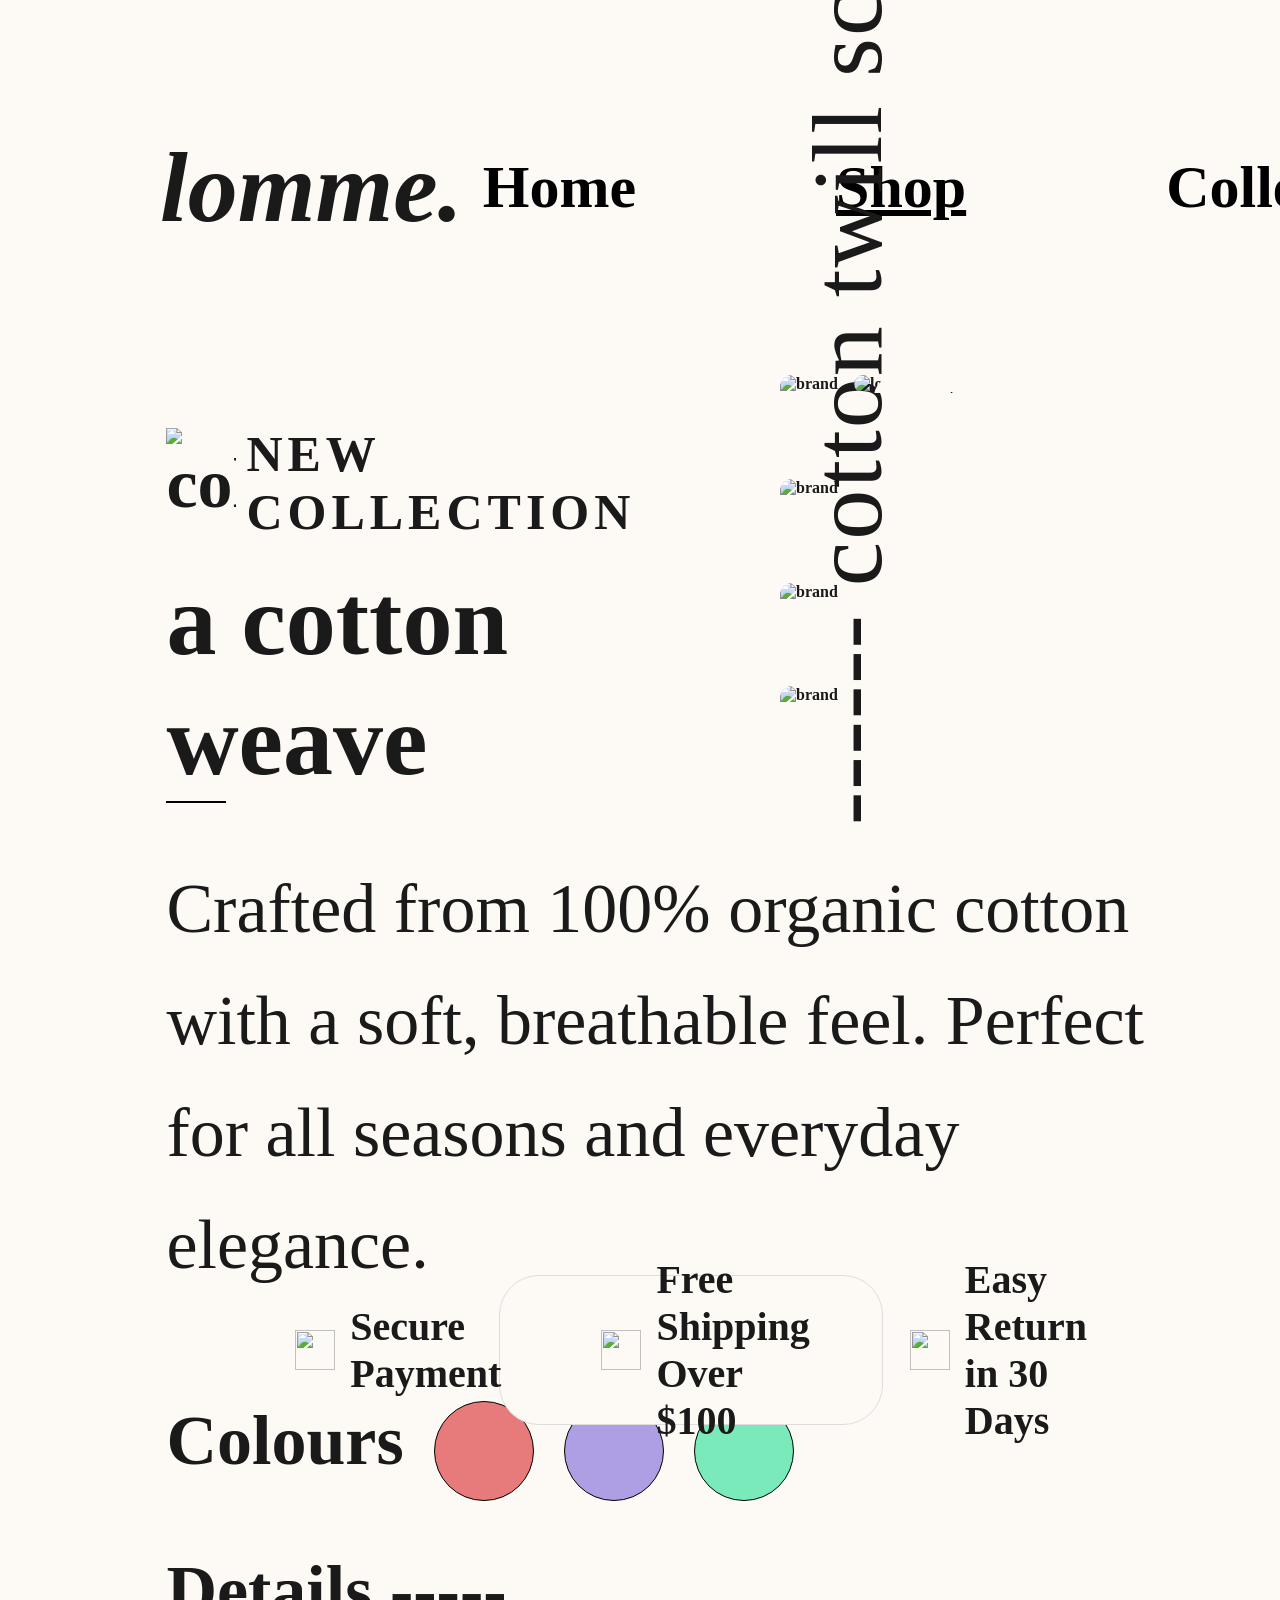
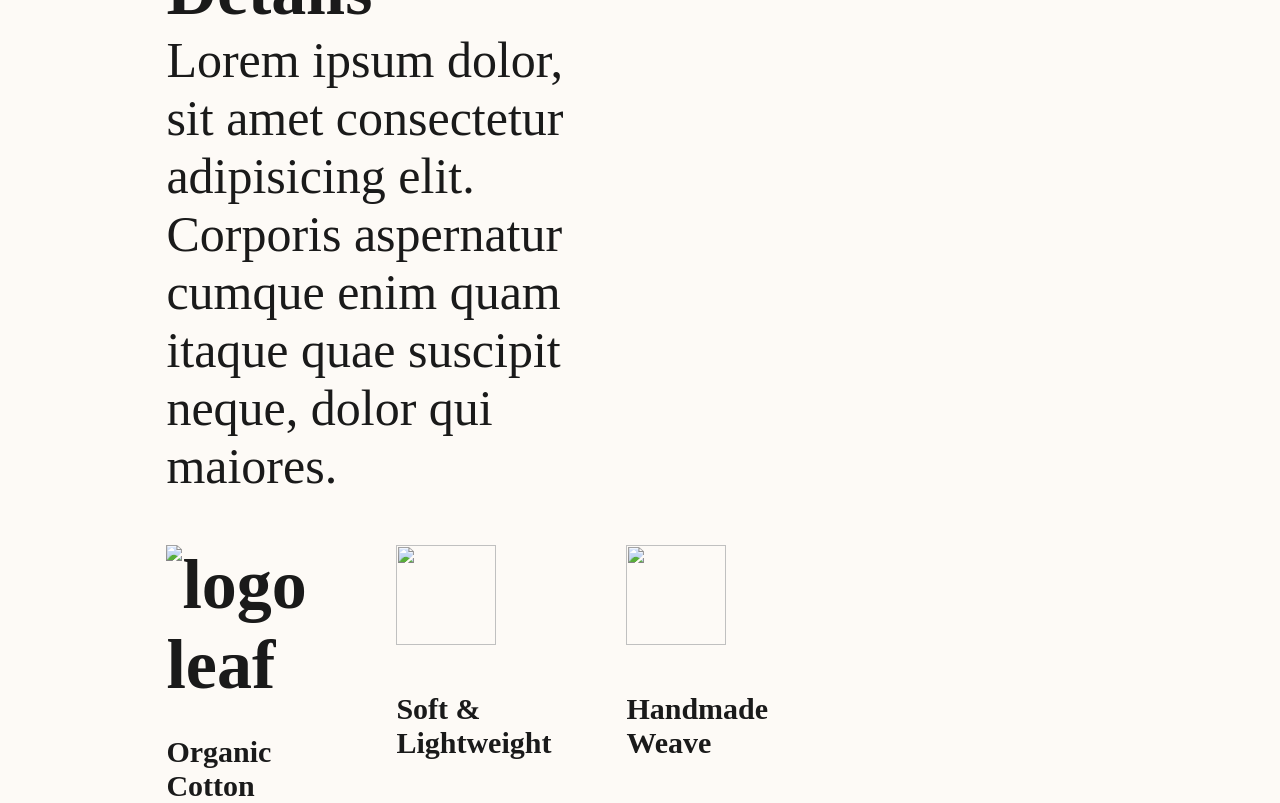
==== index.html @ ff466d2c "first commit" ====
<!DOCTYPE html>
<html lang="en">
<head>
    <meta charset="UTF-8">
    <meta name="viewport" content="width=device-width, initial-scale=1.0">
    <title>Assignment 1</title>
    <link rel="stylesheet" href="style.css">
</head>
<body>
    <section class="header">
        <h1>lomme.</h1>
        <nav class="navbar">
            <a href="#Home">Home</a>
            <a href="#Shop"><u>Shop</u></a>
            <a href="#Collection">Collection</a>
            <a href="#About">About</a>
            <a href="#Contact">Contact</a>
        </nav>
        <div class="cart-menu">
            <img src="https://encrypted-tbn0.gstatic.com/images?q=tbn:ANd9GcQknkyagln8PiVrpGNanDOnMde408eTBC9UUi6sAQrlVw&s=10" alt="cart">
            <img src="https://encrypted-tbn0.gstatic.com/images?q=tbn:ANd9GcRHevuo8yD5uezWwKJ3OeQq7f66ZRGFqf2iQBstxo_ujg&s=10" alt="menu">
        </div>
    </section>

    <section class="hero">
        <div class="content">
            <div class="con-1">
                <img src="https://encrypted-tbn0.gstatic.com/images?q=tbn:ANd9GcR7VOV1Jq6j8ypaBEvW-xIWyQNK2PaEXmtO2LlgOAT8_A&s=10" alt="collection">
                <p>NEW COLLECTION</p>
            </div>
            <div class="con-2">
                <h1>a cotton weave</h1>
                <h2>_____</h2>
                <p>Crafted from 100% organic cotton with a soft, breathable feel. Perfect for all seasons and everyday elegance.</p>
            </div>
            <div class="con-3">
                <h4>Colours</h4>
                <div></div>
                <div></div>
                <div></div>
            </div>
            <div class="con-4">
                <h4>Details   -----</h4>
                <p>Lorem ipsum dolor, sit amet consectetur adipisicing elit. Corporis aspernatur cumque enim quam itaque quae suscipit neque, dolor qui maiores.</p>
            </div>
            <div class="con-5">
                <div>
                    <img src="https://encrypted-tbn0.gstatic.com/images?q=tbn:ANd9GcSFCdnNALfKWAolfiR4fvBoYD_Q3uy4IaCKr3ce4Y9k-w&s=10" alt="logo leaf">
                    <p>Organic Cotton</p>
                </div>
                <div>
                    <img src="https://encrypted-tbn0.gstatic.com/images?q=tbn:ANd9GcR2vPDoQE8NPC31PBjijxIT64IC51L8UCT2WOINQwHTqw&s=10" alt="">
                    <p>Soft & Lightweight</p>
                </div>
                <div>
                    <img src="https://encrypted-tbn0.gstatic.com/images?q=tbn:ANd9GcRuGnbFwLQbFYqWbHSVK5m3_j6ZUX2xFmTM_fsHZ8m_sA&s=10" alt="">
                    <p>Handmade Weave</p>
                </div>
            </div>
        </div>

        <div class="center">
            <div id="heading-center"><p>------ cotton twill scarf</p></div>
            <div class="img">
                <img src="https://encrypted-tbn0.gstatic.com/images?q=tbn:ANd9GcQHpTPFos5tNLXqHHoSApJEkMTc8-hMOW1iBe_rpEWJew&s=10" alt="logo scarf">
                <div class="product-info">
                    <p id="rate">$488</p>
                    <p id="rating">Rating *****</p>
                </div>
                <div class="add-to-beg">
                    <img src="https://encrypted-tbn0.gstatic.com/images?q=tbn:ANd9GcQknkyagln8PiVrpGNanDOnMde408eTBC9UUi6sAQrlVw&s=10" alt="add-to-cart">
                    <p>Add to beg</p>
                </div>
            </div>
        </div>

        <div id="images">
            <img src="https://encrypted-tbn0.gstatic.com/images?q=tbn:ANd9GcQIYRXx_Xl84ySYi3UoTLoKBWjkTDx08Sv3s21_ORoIWA&s" alt="brand">
            <img src="https://encrypted-tbn0.gstatic.com/images?q=tbn:ANd9GcRraVNRfzf2Bn9RQoMjemXP5unsiKKT31_Q5vEMG3KWGw&s=10" alt="brand">
            <img src="https://encrypted-tbn0.gstatic.com/images?q=tbn:ANd9GcSlEf1IUtPVh7Kuo7BzUJ2zRB0uZ4YnSOlRJty1LIg1oA&s=10" alt="brand">
            <img src="https://encrypted-tbn0.gstatic.com/images?q=tbn:ANd9GcTPAWFs3VEK9aLM8WUO3ctoArMh9Ybu2L76cr25jjBj-Q&s" alt="brand">
        </div>
    </section>

    <section class="payment-method">
        <div class="payment">
            <div>
                <img src="https://encrypted-tbn0.gstatic.com/images?q=tbn:ANd9GcRHevuo8yD5uezWwKJ3OeQq7f66ZRGFqf2iQBstxo_ujg&s=10" alt="">
                <p>Secure Payment</p>
            </div>
            <div>
                <img src="https://encrypted-tbn0.gstatic.com/images?q=tbn:ANd9GcQMvxkGbpnFFJG0w8t0rCfDVJB6QSP4jROzZzdkhcLVGw&s=10" alt="">
                <p>Free Shipping Over $100</p>
            </div>
            <div>
                <img src="https://encrypted-tbn0.gstatic.com/images?q=tbn:ANd9GcQmVeEFux8Xx8sUPglqCWipVLAQJo_ZoM6KK5YEm4I2zg&s=10" alt="">
                <p>Easy Return in 30 Days</p>
            </div>
        </div>
    </section>
</body>
</html>
---- style.css ----
html, body{
    height: 100%;
}
*{
    margin: 0;
    padding: 0;
    box-sizing: border-box;
}
body{
    width: 100%;
    position: relative;
    font-family: Georgia, 'Times New Roman', serif;
    font-weight: 700;
    background-color: #fdfaf6;
    color: #1a1a1a;
}
.header{
    width: 100%;
    margin: 100px;
    display: flex;
    align-items: center;
    justify-content: space-around;
    
    padding: 30px 60px;
}
.header h1{
    font-size: 100px;
    font-style: italic;
}
.navbar{
    font-size: 100px;
    margin: 20px 20px;
    display: flex;
    justify-content: space-evenly;
    gap: 200px;
}
.navbar a{
    font-size: 60px;
    font-weight: 700;
    color: black;
    text-decoration: none;
}
.cart-menu{
    display: flex;
    gap: 50px;
}
.cart-menu img{
    height: 80px;
    object-fit: contain;
}
.hero{
    position: relative;  
    width: 100%;
    height: 780px;   
    padding: 0 60px;
}
.content{
    position: absolute;
    font-size: 70px;
    top: 20px;
    left: 13%;
    width: 380px;
}
.con-1{
    display: flex;
    font-size: 70px;
    align-items: center;
    gap: 10px;
    margin-bottom: 20px;
    margin-top: 20px;
}
.con-1 img{
    width: 70px;
    height: 100px;
}
.con-1 p{
    font-size: 50px;
    letter-spacing: 5px;
    margin-top: 10px;
}
.con-2 h1{
    font-size: 100px;
    line-height: 1.2;
    font-weight: 700;
}
.con-2 h2{
    margin: 15px 15;
    width: 60px;
    border-bottom: 2px solid black;
    font-size: 0;
}
.con-2 p{
    font-size: px;
    font-weight: 400;
    line-height: 1.6;
    width: 1000px;
    padding-top: 50px;
    padding-bottom: 50px;
}
.con-3{
    display: flex;
    width: 100vw;
    gap: 30px;
    margin-top: 50px;
    margin-bottom: 50px;
}

.con-3 div{
    width: 100px;
    height: 100px;
    border: 1px solid black;
    border-radius: 50%;
}
.con-3 div:nth-child(2){
    background-color: rgb(231, 122, 122);
}
.con-3 div:nth-child(3){
    background-color: rgb(174, 158, 228);
}
.con-3 div:nth-child(4){
    background-color: rgb(122, 234, 187);
}
.con-4 p{
    font-size: 50px;
    font-weight: 400;
    width: 400px;
}
.con-5{
    position: absolute;
    bottom: -10;   
    left: 0;
    display: flex;
    gap: 30px;
    padding-top: 50px;
}
.con-5 img{
  width: 100px;
    height: 100px;
}
.con-5 p{
    font-size: 30px;
    font-weight: 700;
    width: 200px;
    padding-top: 30px;
}

.center{
    position: absolute;
    top: 0;
    left: 470px;
    width: 100vw;
    height:100vh;
}
#heading-center{
    position: absolute;
    top: 50%;
    left: 25%;
    width: 100%;
    transform: rotate(-90deg);
    transform-origin: left top;
    font-size: 13px;
    font-weight: 400;
    letter-spacing: 2px;
    white-space: nowrap;
}
#heading-center p{
    font-size: 100px;
}
.img{
    position: absolute;
    left: 30%;
    width: 2000px;
   max-width: 100%;
    height: auto;
    border-radius: 12px;
    overflow: hidden;
}
.img img{
    width: 100%;
    height: 100%;
    object-fit: cover;
    display: block;
}
.product-info #rate{
    position: absolute;
    top: 10%;
    left: 20px;
    text-align: center;
    width: 200px;
    height: 50px;
    padding: 10px 20px;
    font-size: 30px;
    background-color: #fdfaf6;
    border-radius: 20px;
}
.product-info #rating{
    position: absolute;
    top: 10%;
    right: 20px;
    width: 250px;
    height: 50px;
    padding: 10px 20px;
    font-size: 30px;
    background-color: #fdfaf6;
    border-radius: 20px;
    white-space: nowrap;
}
.add-to-beg{
    position: absolute;
    width: 250px;
    height: 250px;
    bottom: 10%;
    right: -20px;
    border-radius: 50%;
    background-color: #6b7c5e;
    display: flex;
    flex-direction: column;
    align-items: center;
    justify-content: center;
    gap: 4px;
}
.add-to-beg img{
    width: 70px;
    height: 70px;
    filter: invert(1);
}
.add-to-beg p{
    color: white;
    font-size: 30px;
    text-align: center;
}
#images{
    position: absolute;
    top: 0;
    right: 0;
   
    width: 500px;
    height: 400px;
    display: flex;
    flex-direction: column;
    justify-content: space-around;
    gap: 15px;
}
#images img{
    width: 100%;
    height: 100%;
    object-fit: cover;
    border-radius: 12px;
}


.payment-method{
    position: relative;
    width: 100vw;
    height: 100vh;
    padding: 40px 60px 60px;  
}
.payment{
    position: absolute;
    height: 150px;
    width: 30%;
    left: 39%;
    bottom:70%;
    
    display: flex;
    justify-content: center;
    gap: 100px;
    border: 1px solid #ddd;
    border-radius: 40px;
    background-color: #fdfaf6;
    padding: 20px 40px;
    
    margin: 0 auto;
}
.payment div{
    display: flex;
    align-items: center;
    gap: 15px;
}
.payment p{
    font-size: 40px;
    font-weight: 700;
}
.payment img{
    height: 40px;
    width: 40px;
}
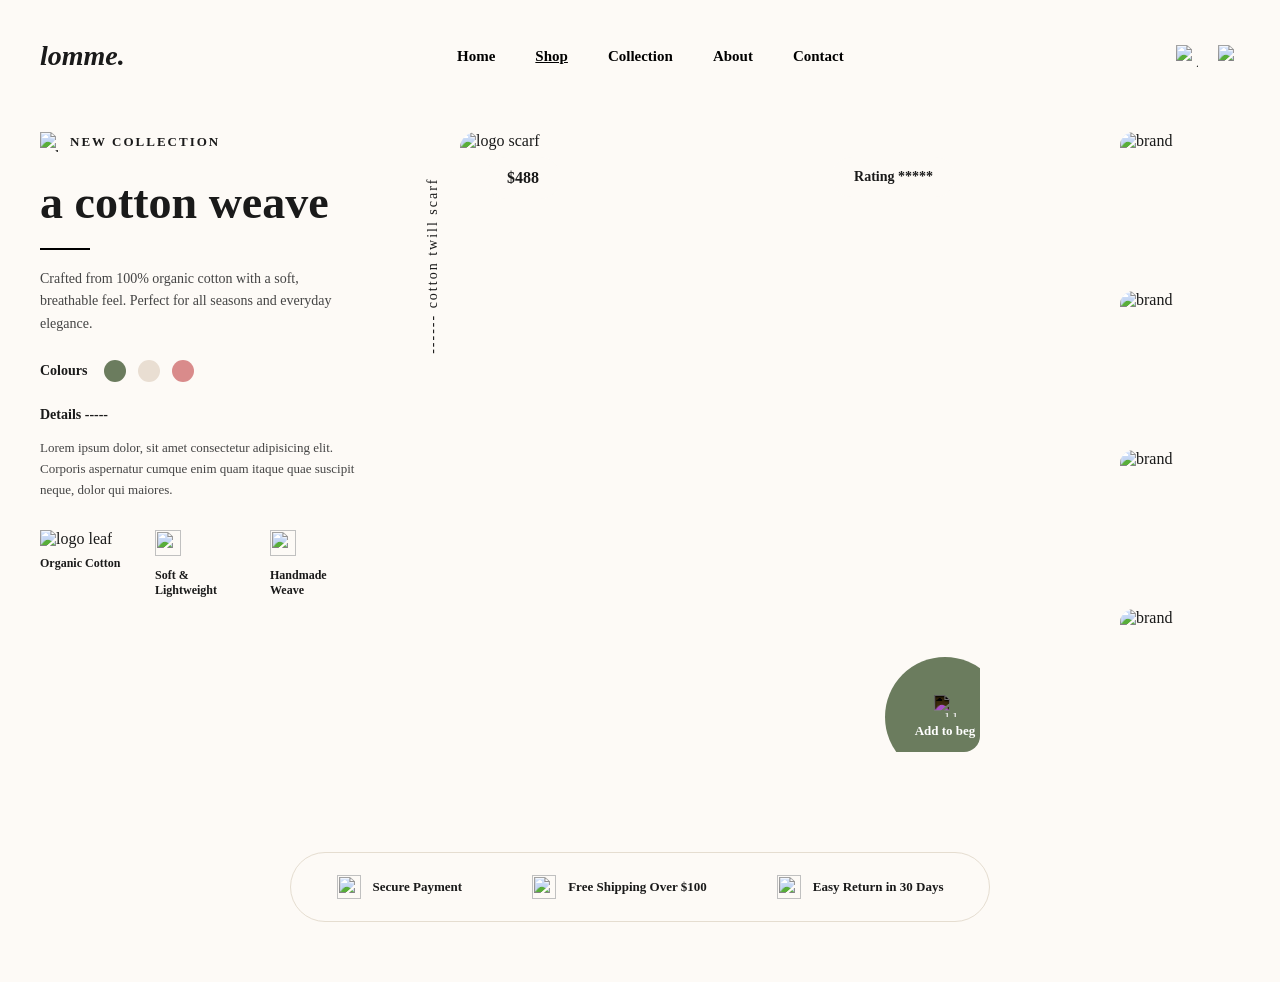
==== commit e28965d2: "fix width issue" ====
--- a/index.html
+++ b/index.html
@@ -7,6 +7,7 @@
     <link rel="stylesheet" href="style.css">
 </head>
 <body>
+    <div class="container">
     <section class="header">
         <h1>lomme.</h1>
         <nav class="navbar">
@@ -98,5 +99,6 @@
             </div>
         </div>
     </section>
+    </div>
 </body>
 </html>
--- a/style.css
+++ b/style.css
@@ -1,7 +1,3 @@
-
-
-
-
 
 html, body{
     height: 100%;
@@ -12,172 +8,221 @@
     box-sizing: border-box;
 }
 body{
-    width: 100%;
-    position: relative;
+
+
+    width: 100%;
+
     font-family: Georgia, 'Times New Roman', serif;
-    font-weight: 700;
     background-color: #fdfaf6;
     color: #1a1a1a;
 }
+.container{
+    position: relative;
+    max-width: 1300px;
+    margin: 0 auto;
+    padding: 40px 40px 0;
+}
+
+
+
 .header{
-    width: 100%;
-    margin: 100px;
-    display: flex;
-    align-items: center;
-    justify-content: space-around;
-    
-    padding: 30px 60px;
+
+
+
+    width: 100%;
+    display: flex;
+    align-items: center;
+    justify-content: space-between;
+    flex-wrap: wrap;
+
+    margin-bottom: 60px;
 }
 .header h1{
-    font-size: 100px;
+
+    font-size: 28px;
     font-style: italic;
-}
+
+    font-weight: 700;
+}
+
+
 .navbar{
-    font-size: 100px;
-    margin: 20px 20px;
-    display: flex;
-    justify-content: space-evenly;
-    gap: 200px;
+    display: flex;
+    flex-wrap: wrap;
+
+    gap: 40px;
 }
 .navbar a{
-    font-size: 60px;
+
+    font-size: 15px;
     font-weight: 700;
     color: black;
     text-decoration: none;
 }
 .cart-menu{
     display: flex;
-    gap: 50px;
+
+    gap: 20px;
 }
 .cart-menu img{
-    height: 80px;
+    height: 22px;
+
+    width: 22px;
     object-fit: contain;
 }
 .hero{
-    position: relative;  
-    width: 100%;
-    height: 780px;   
-    padding: 0 60px;
-}
+
+    position: relative;     
+    width: 100%;
+
+    min-height: 620px;
+}
+
+
 .content{
     position: absolute;
-    font-size: 70px;
-    top: 20px;
-    left: 13%;
-    width: 380px;
+    top: 0;
+    left: 0;
+
+    width: 340px;
 }
 .con-1{
-    display: flex;
-    font-size: 70px;
+
+
+    display: flex;
     align-items: center;
     gap: 10px;
-    margin-bottom: 20px;
-    margin-top: 20px;
+
+    margin-bottom: 25px;
 }
 .con-1 img{
-    width: 70px;
-    height: 100px;
+    width: 20px;
+
+    height: 20px;
 }
 .con-1 p{
-    font-size: 50px;
-    letter-spacing: 5px;
-    margin-top: 10px;
+    font-size: 13px;
+    font-weight: 700;
+
+    letter-spacing: 2px;
 }
 .con-2 h1{
-    font-size: 100px;
-    line-height: 1.2;
+    font-size: 46px;
+
+    line-height: 1.15;
     font-weight: 700;
 }
 .con-2 h2{
-    margin: 15px 15;
-    width: 60px;
+    margin: 18px 0;
+
+    width: 50px;
     border-bottom: 2px solid black;
     font-size: 0;
 }
 .con-2 p{
-    font-size: px;
+
+    font-size: 14px;
     font-weight: 400;
     line-height: 1.6;
-    width: 1000px;
-    padding-top: 50px;
-    padding-bottom: 50px;
+    width: 100%;
+    max-width: 320px;
+    padding-bottom: 25px;
+
+    color: #444;
 }
 .con-3{
     display: flex;
-    width: 100vw;
-    gap: 30px;
-    margin-top: 50px;
-    margin-bottom: 50px;
-}
-
+    align-items: center;
+    gap: 12px;
+
+    margin-bottom: 25px;
+}
+.con-3 h4{
+    font-size: 14px;
+    font-weight: 700;
+    margin-right: 5px;
+
+}
 .con-3 div{
-    width: 100px;
-    height: 100px;
-    border: 1px solid black;
+    width: 22px;
+
+    height: 22px;
     border-radius: 50%;
 }
-.con-3 div:nth-child(2){
-    background-color: rgb(231, 122, 122);
-}
-.con-3 div:nth-child(3){
-    background-color: rgb(174, 158, 228);
-}
-.con-3 div:nth-child(4){
-    background-color: rgb(122, 234, 187);
+.con-3 div:nth-child(2){ background-color: #6b7c5e; }
+.con-3 div:nth-child(3){ background-color: #e9ded2; }
+.con-3 div:nth-child(4){ background-color: #d98b8b; }
+
+.con-4 h4{
+    font-size: 14px;
+    font-weight: 700;
+
+    margin-bottom: 15px;
 }
 .con-4 p{
-    font-size: 50px;
-    font-weight: 400;
-    width: 400px;
-}
-.con-5{
-    position: absolute;
-    bottom: -10;   
-    left: 0;
-    display: flex;
-    gap: 30px;
-    padding-top: 50px;
-}
-.con-5 img{
-  width: 100px;
-    height: 100px;
-}
-.con-5 p{
-    font-size: 30px;
-    font-weight: 700;
-    width: 200px;
-    padding-top: 30px;
-}
-
-.center{
-    position: absolute;
-    top: 0;
-    left: 470px;
-    width: 100vw;
-    height:100vh;
-}
-#heading-center{
-    position: absolute;
-    top: 50%;
-    left: 25%;
-    width: 100%;
-    transform: rotate(-90deg);
-    transform-origin: left top;
+
     font-size: 13px;
     font-weight: 400;
+    line-height: 1.6;
+    width: 100%;
+    max-width: 320px;
+
+    color: #444;
+}
+.con-5{
+
+    position: static;  
+    display: flex;
+    gap: 30px;
+
+    margin-top: 30px;
+}
+.con-5 img{
+    width: 26px;
+
+    height: 26px;
+}
+.con-5 p{
+
+    font-size: 12px;
+    font-weight: 700;
+    width: 85px;
+
+    padding-top: 8px;
+}
+
+
+
+.center{
+    position: absolute;
+    top: 0;
+    left: 420px;
+    width: 520px;
+
+    height: 620px;
+}
+#heading-center{
+    position: absolute;
+    top: 50%;
+    left: -35px;
+
+    transform: rotate(-90deg) translateX(50%);
+
+    transform-origin: left top;
+    white-space: nowrap;
+}
+#heading-center p{
+    font-size: 14px;
+    font-weight: 400;
+
     letter-spacing: 2px;
-    white-space: nowrap;
-}
-#heading-center p{
-    font-size: 100px;
 }
 .img{
-    position: absolute;
-    left: 30%;
-    width: 2000px;
-   max-width: 100%;
-    height: auto;
-    border-radius: 12px;
+    position: relative;    
+    width: 100%;
+    height: 100%;
+
+    border-radius: 16px;
     overflow: hidden;
 }
 .img img{
@@ -188,105 +233,132 @@
 }
 .product-info #rate{
     position: absolute;
-    top: 10%;
-    left: 20px;
-    text-align: center;
-    width: 200px;
-    height: 50px;
-    padding: 10px 20px;
-    font-size: 30px;
+    top: 25px;
+    left: 25px;
+    padding: 12px 22px;
+    font-size: 16px;
+
+    font-weight: 700;
     background-color: #fdfaf6;
-    border-radius: 20px;
+
+    border-radius: 30px;
 }
 .product-info #rating{
     position: absolute;
-    top: 10%;
-    right: 20px;
-    width: 250px;
-    height: 50px;
-    padding: 10px 20px;
-    font-size: 30px;
+    top: 25px;
+    right: 25px;
+    padding: 12px 22px;
+    font-size: 14px;
+
+    font-weight: 700;
     background-color: #fdfaf6;
-    border-radius: 20px;
+
+    border-radius: 30px;
     white-space: nowrap;
 }
 .add-to-beg{
     position: absolute;
-    width: 250px;
-    height: 250px;
-    bottom: 10%;
-    right: -20px;
+    width: 120px;
+    height: 120px;
+    bottom: -25px;
+
+    right: -25px;
     border-radius: 50%;
     background-color: #6b7c5e;
     display: flex;
     flex-direction: column;
     align-items: center;
     justify-content: center;
-    gap: 4px;
+
+    gap: 6px;
 }
 .add-to-beg img{
-    width: 70px;
-    height: 70px;
+    width: 22px;
+
+    height: 22px;
     filter: invert(1);
 }
 .add-to-beg p{
     color: white;
-    font-size: 30px;
+    font-size: 13px;
+
+    font-weight: 700;
     text-align: center;
 }
 #images{
     position: absolute;
     top: 0;
     right: 0;
-   
-    width: 500px;
-    height: 400px;
+    width: 120px;
+
+    height: 620px;
     display: flex;
     flex-direction: column;
-    justify-content: space-around;
-    gap: 15px;
+    gap: 16px;
 }
 #images img{
     width: 100%;
-    height: 100%;
+        
+    flex: 1;
     object-fit: cover;
-    border-radius: 12px;
-}
-
-
+    border-radius: 14px;
+}
 .payment-method{
     position: relative;
-    width: 100vw;
-    height: 100vh;
-    padding: 40px 60px 60px;  
+    width: 100%;
+    padding: 100px 0 60px;
 }
 .payment{
-    position: absolute;
-    height: 150px;
-    width: 30%;
-    left: 39%;
-    bottom:70%;
-    
-    display: flex;
+    display: flex;
+    flex-wrap: wrap;
     justify-content: center;
-    gap: 100px;
-    border: 1px solid #ddd;
+    align-items: center;
+    gap: 70px;
+    border: 1px solid #e5ddd0;
     border-radius: 40px;
     background-color: #fdfaf6;
-    padding: 20px 40px;
-    
+    padding: 22px 40px;
+    max-width: 700px;
     margin: 0 auto;
 }
 .payment div{
     display: flex;
     align-items: center;
-    gap: 15px;
+    gap: 12px;
 }
 .payment p{
-    font-size: 40px;
+    font-size: 13px;
     font-weight: 700;
 }
 .payment img{
-    height: 40px;
-    width: 40px;
+    height: 24px;
+    width: 24px;
+}
+@media (max-width: 950px){
+    .hero{ min-height: 0; }
+    .content{
+        position: relative;
+        width: 100%;
+        margin-bottom: 30px;
+    }
+    .con-2 p, .con-4 p{ max-width: 100%; }
+    .con-5{ position: relative; margin-top: 20px; }
+    .center{
+        position: relative;
+        left: 0;
+        width: 100%;
+        max-width: 500px;
+        height: 500px;
+        margin: 0 auto 30px;
+    }
+    #heading-center{ display: none; }
+    #images{
+        position: relative;
+        width: 100%;
+        max-width: 500px;
+        height: 110px;
+        flex-direction: row;
+        margin: 0 auto;
+    }
+    .payment{ flex-direction: column; gap: 15px; }
 }
